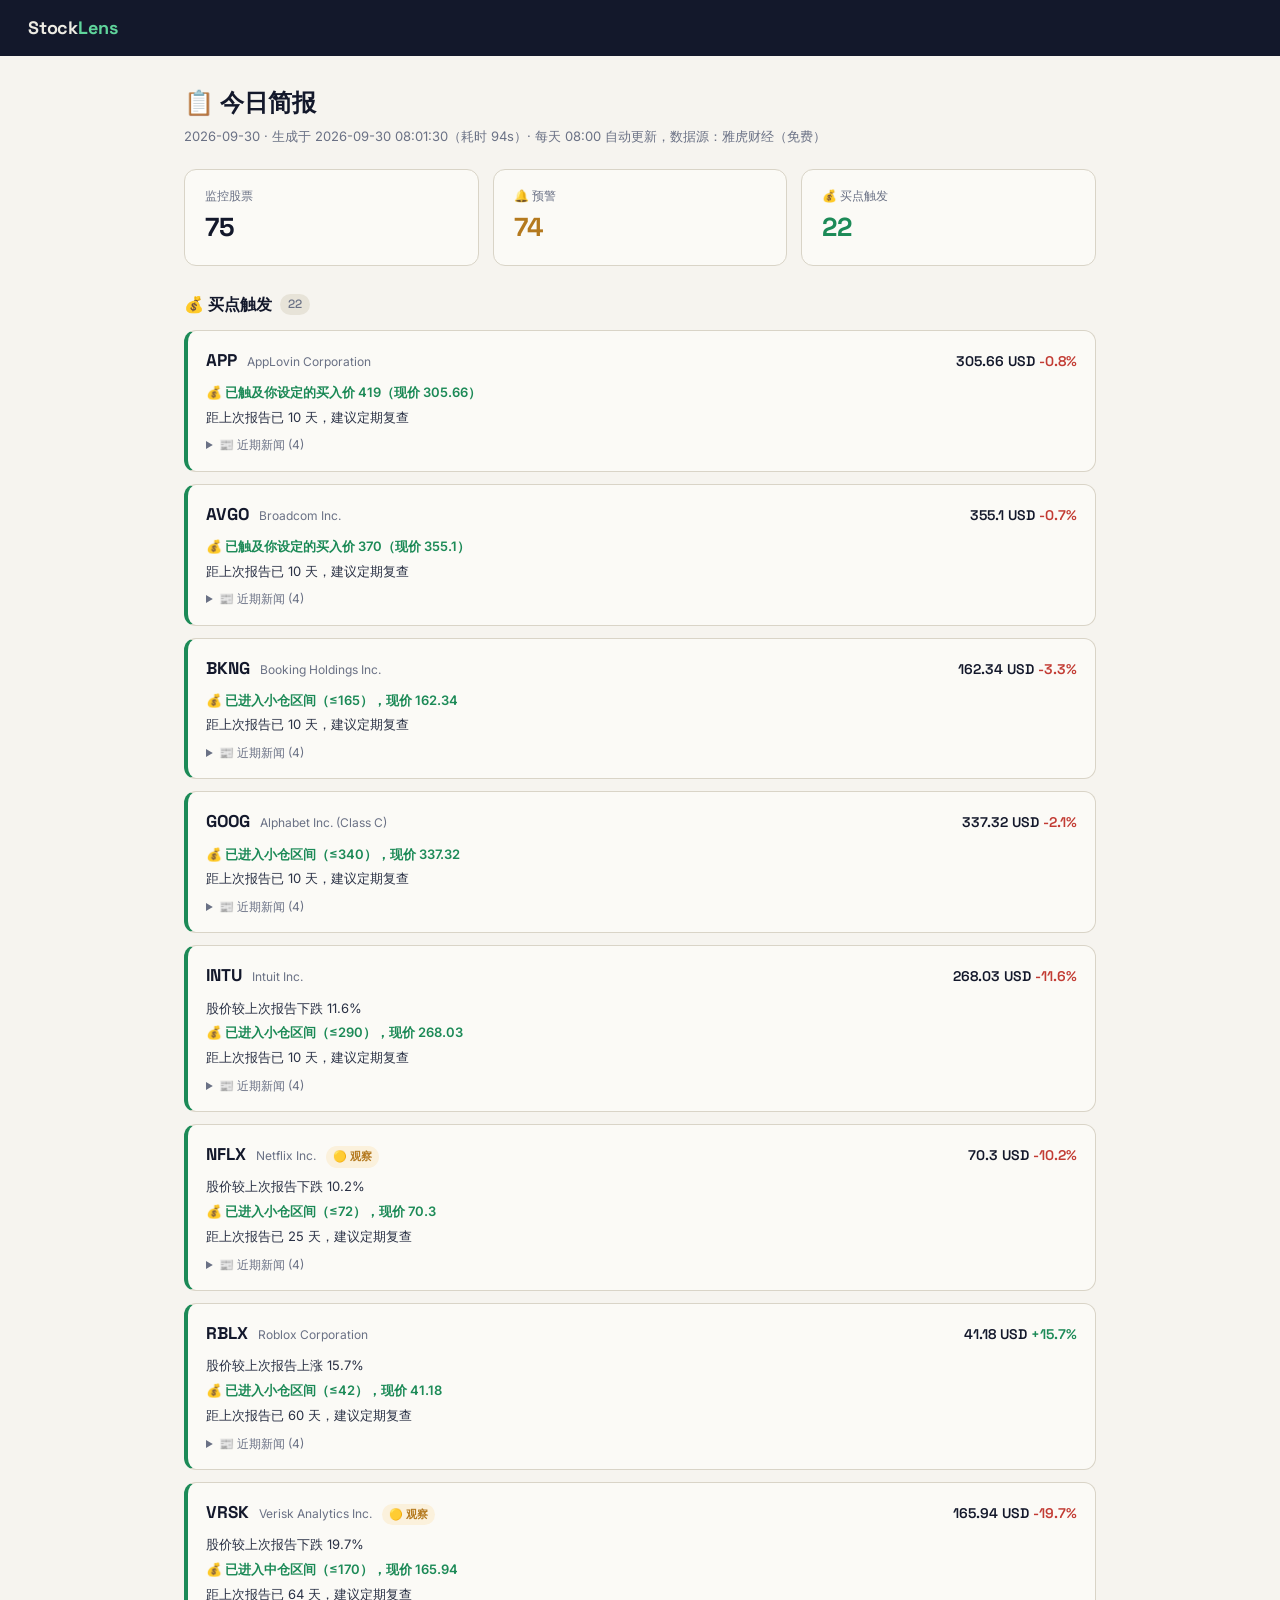
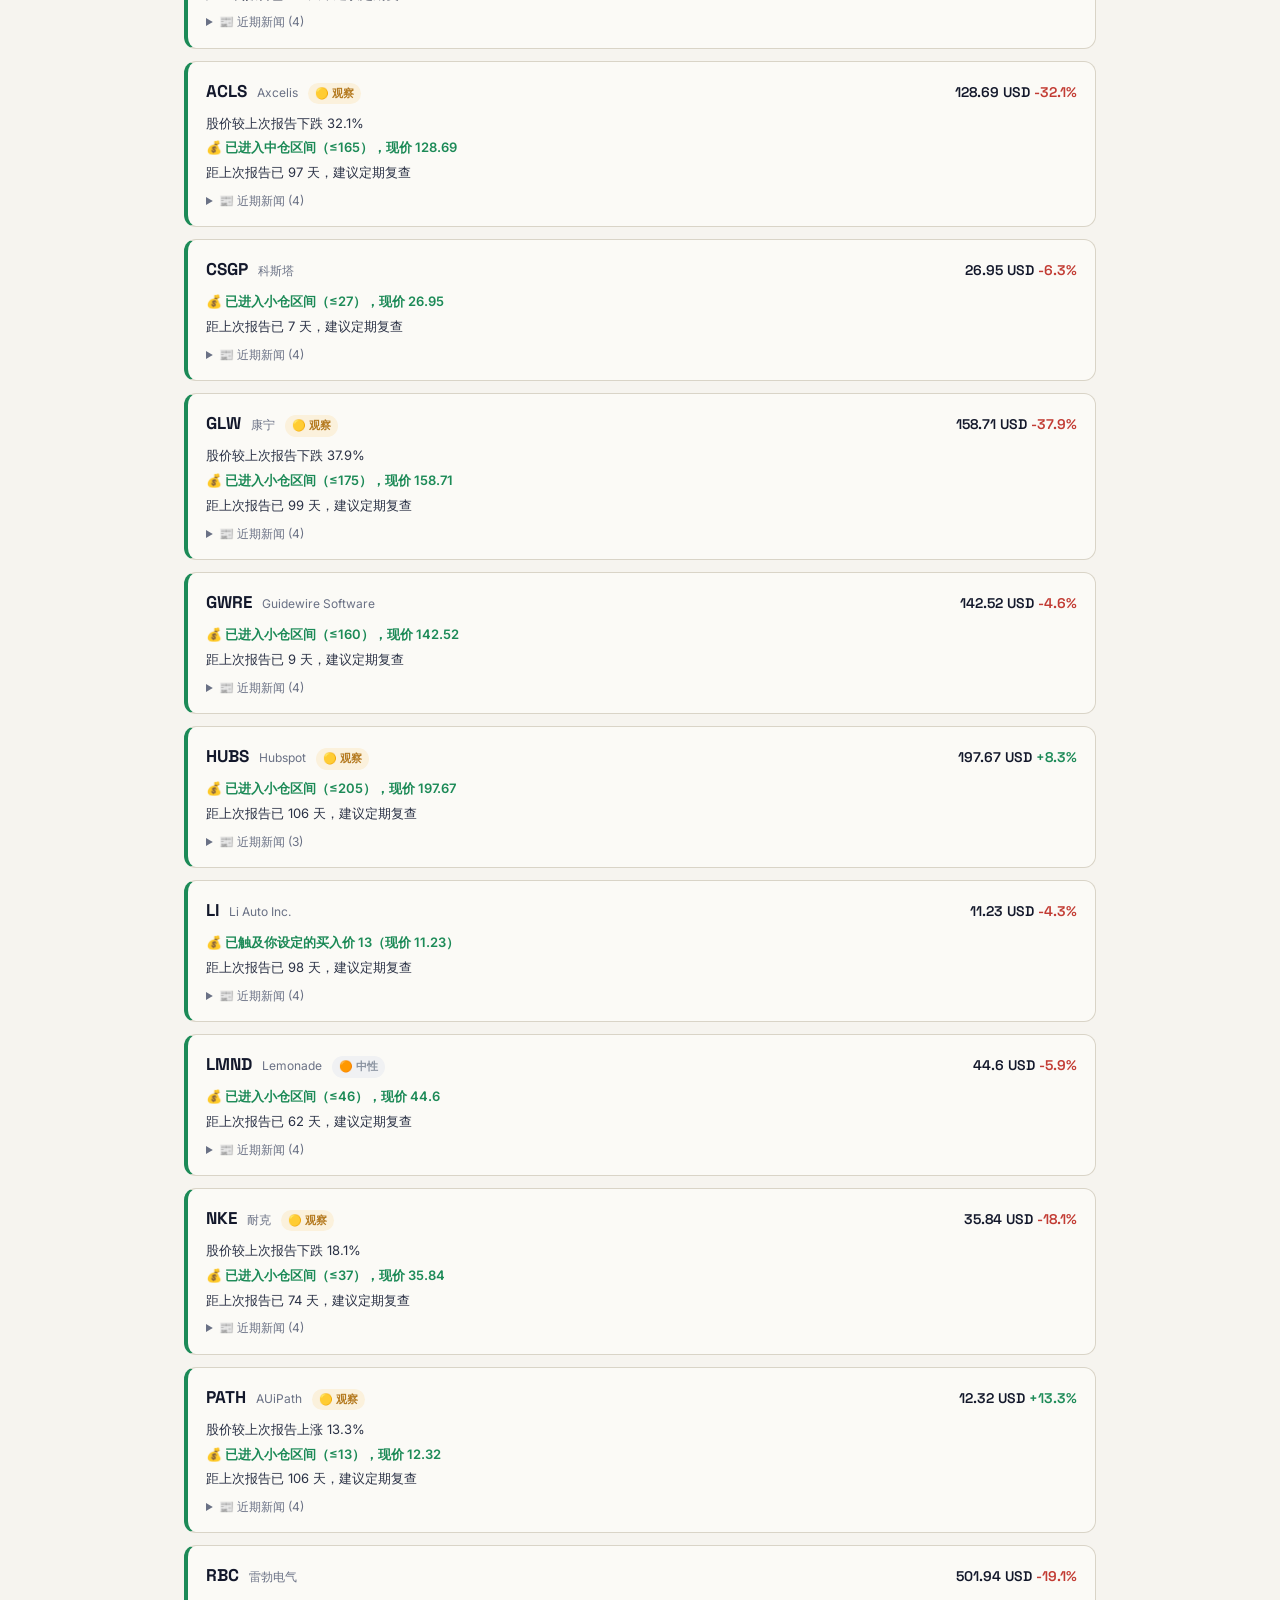
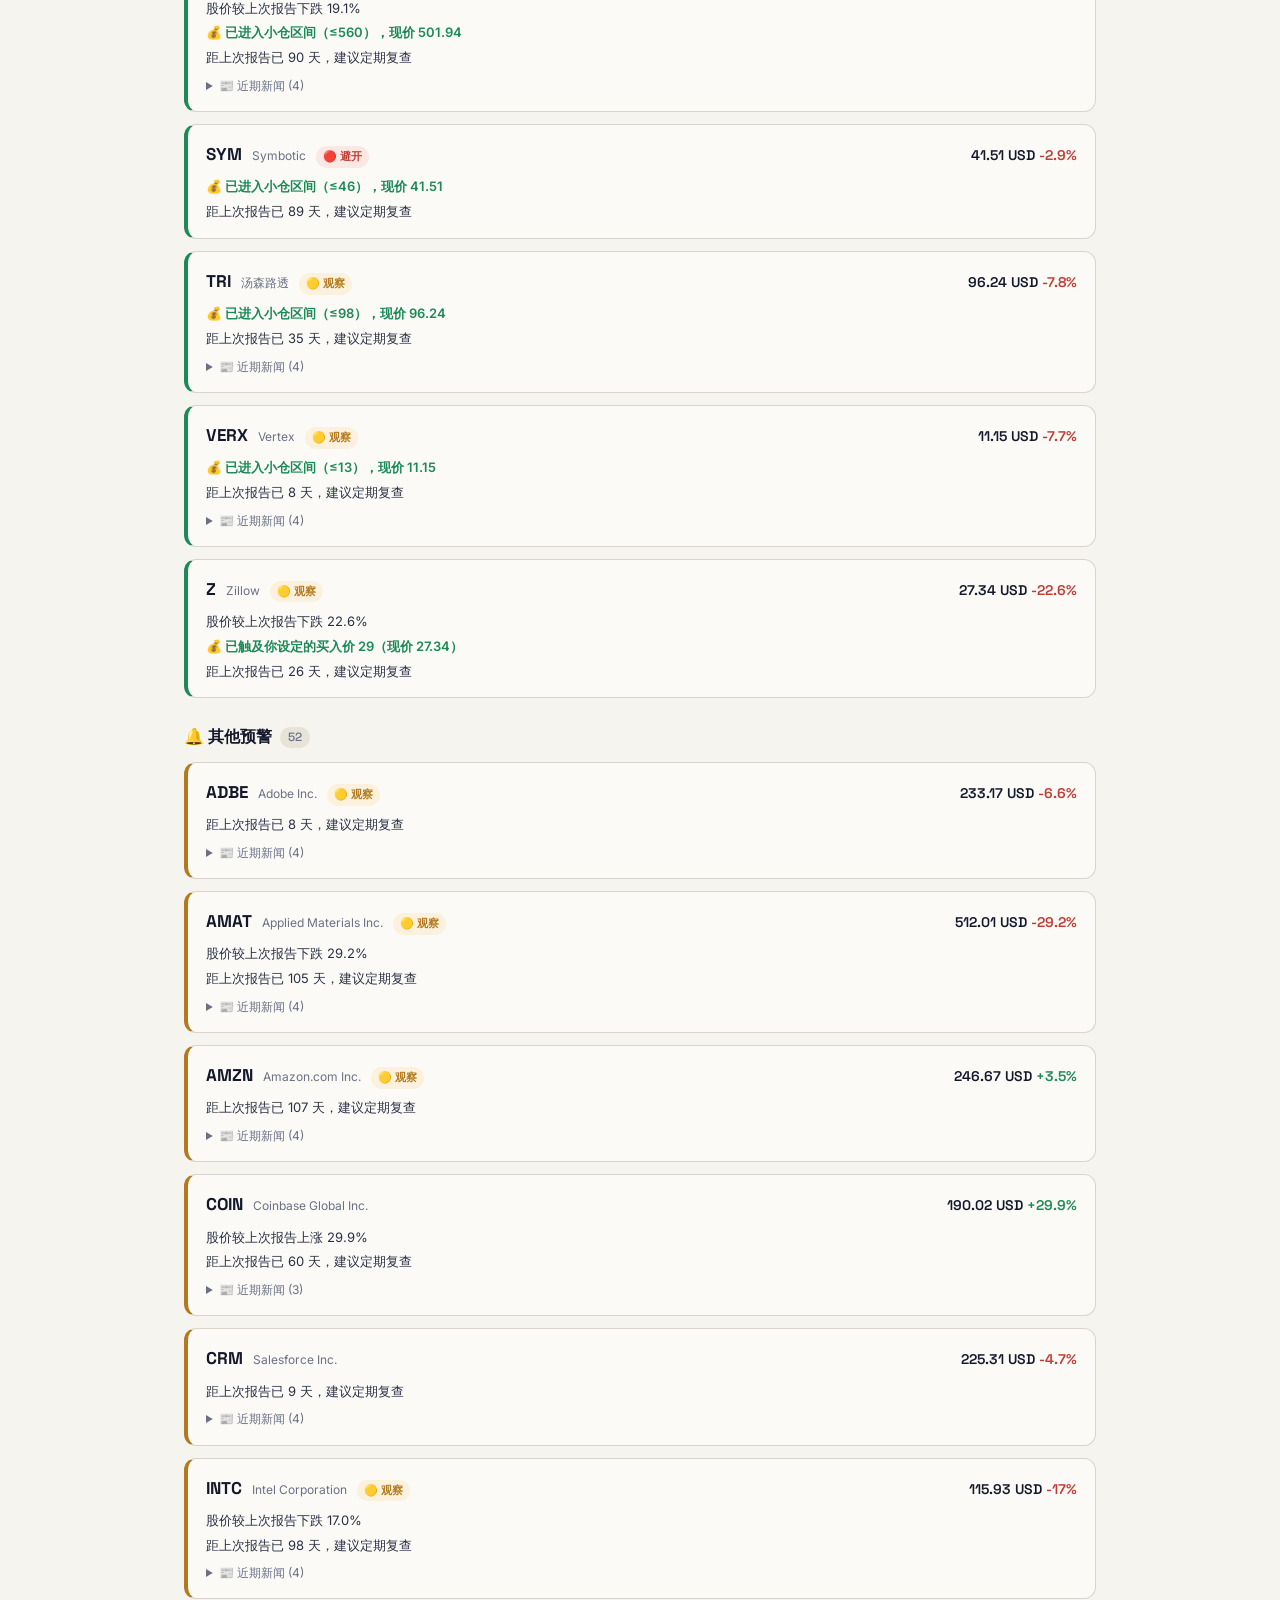
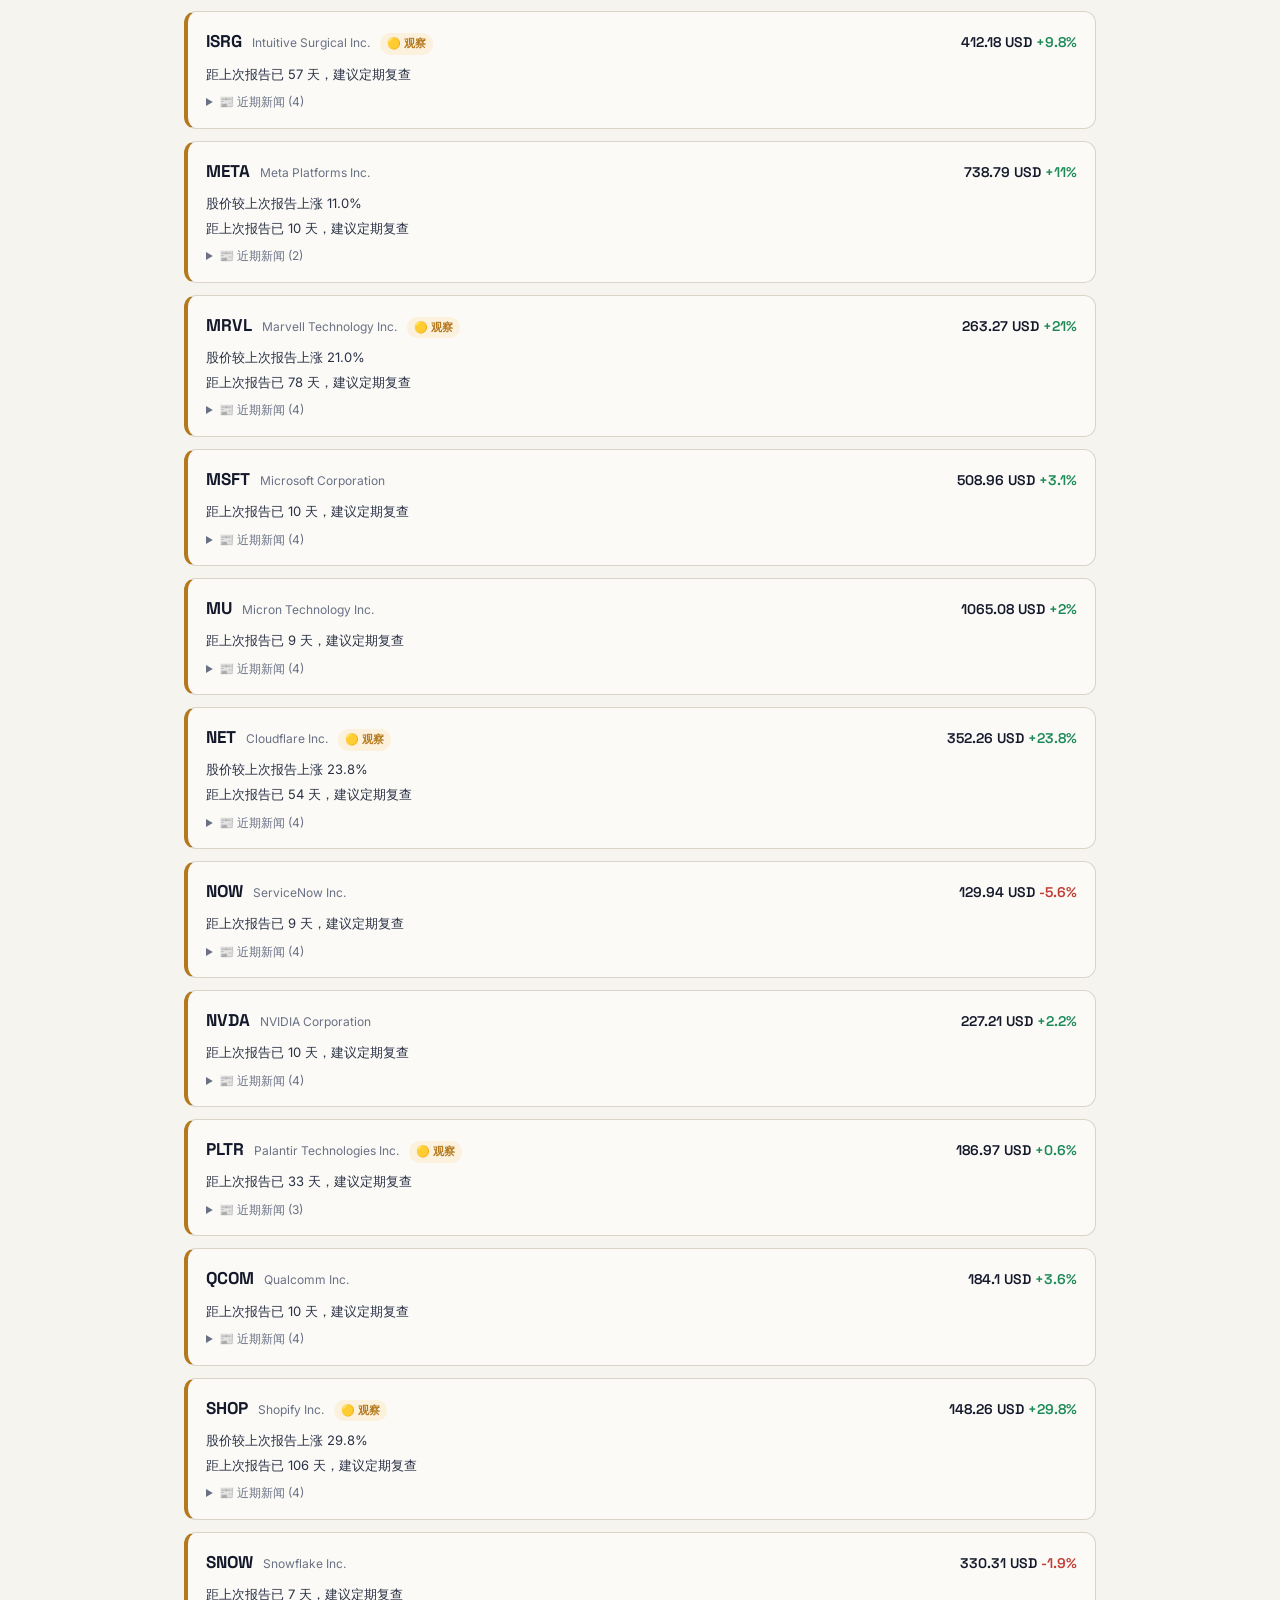
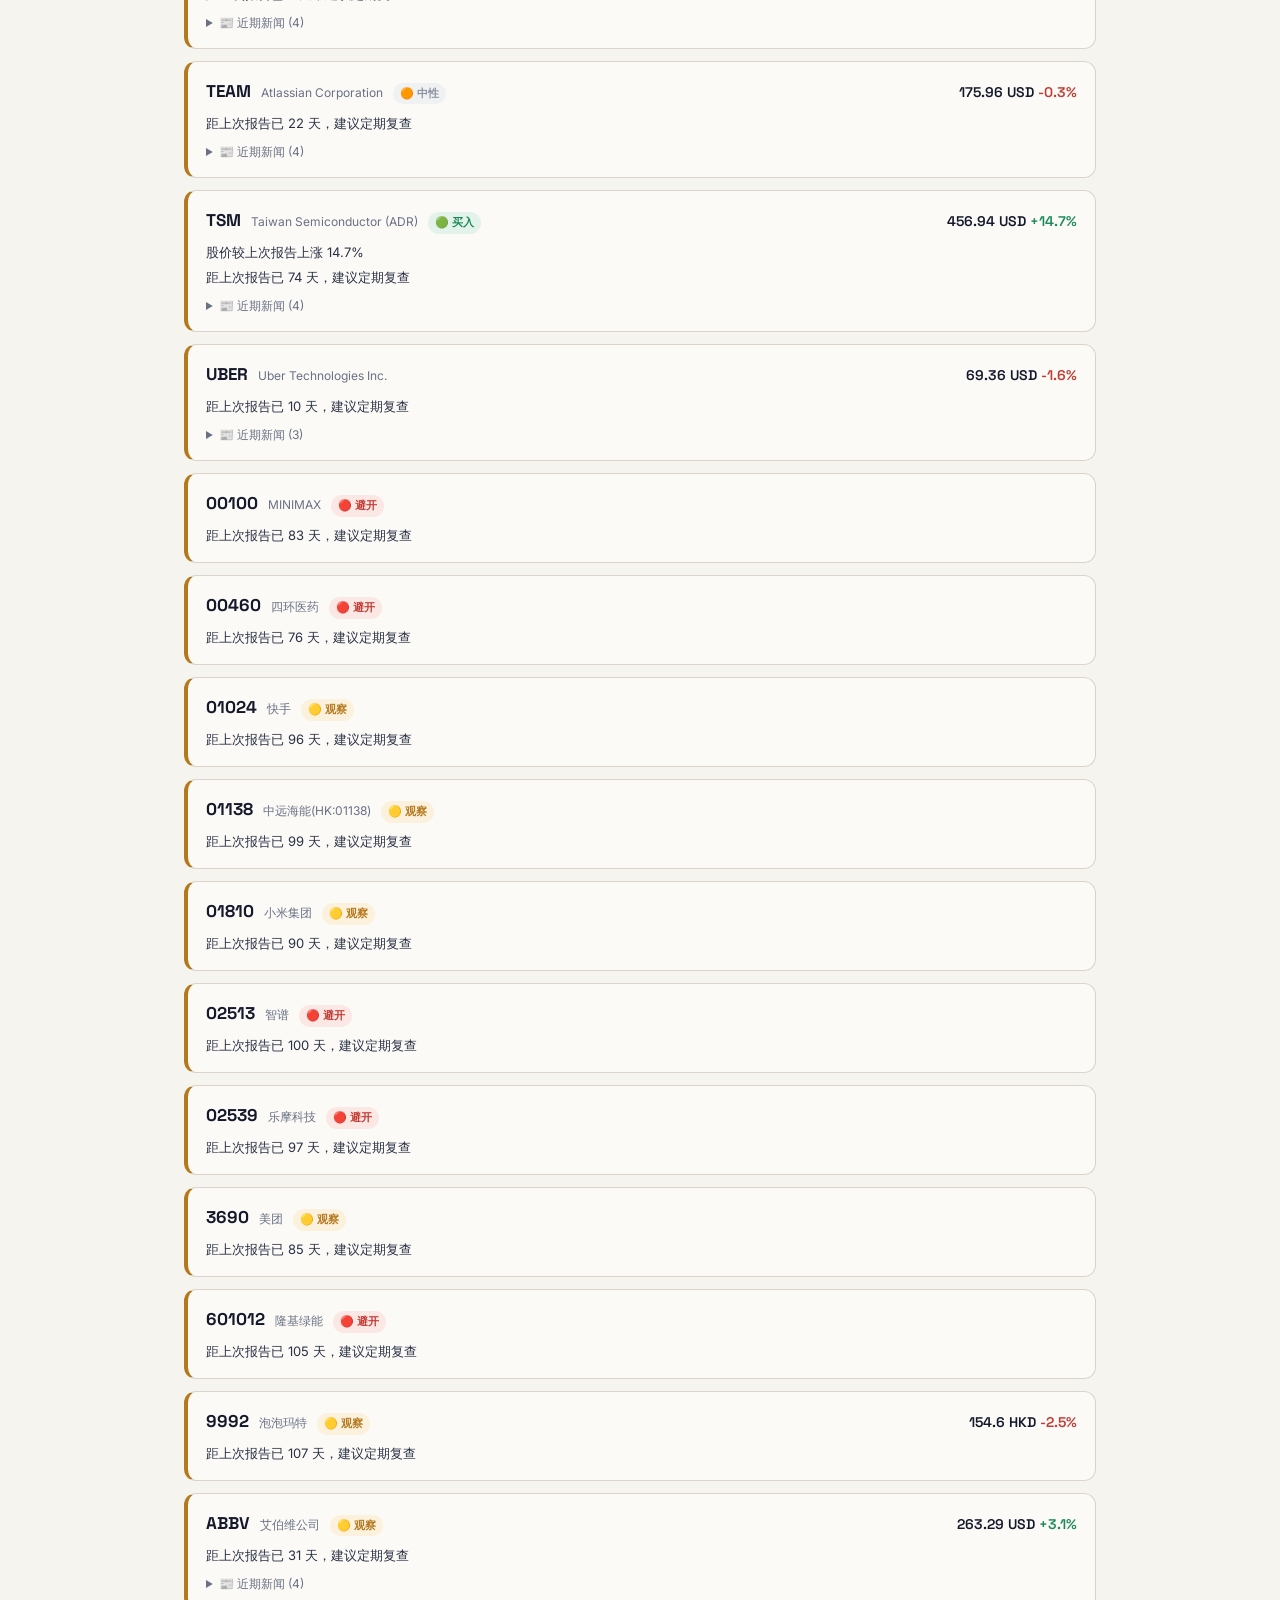
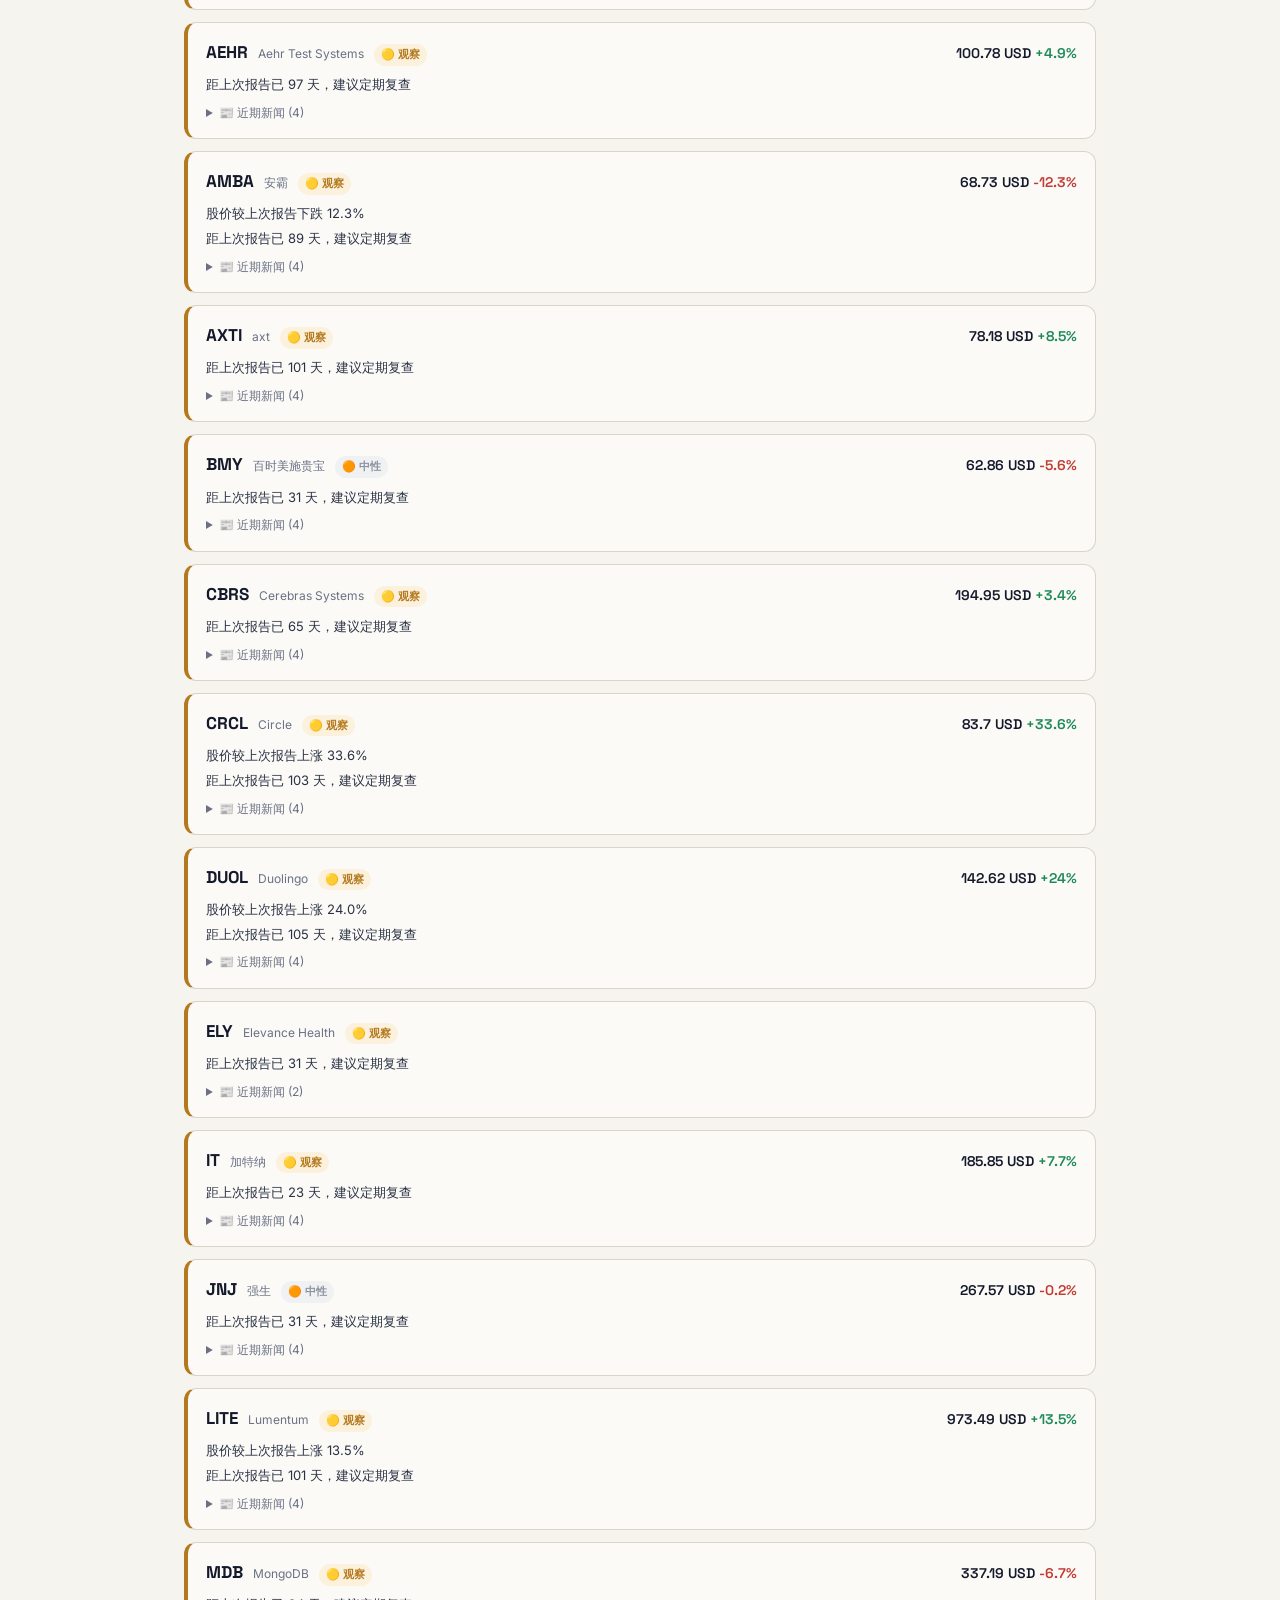
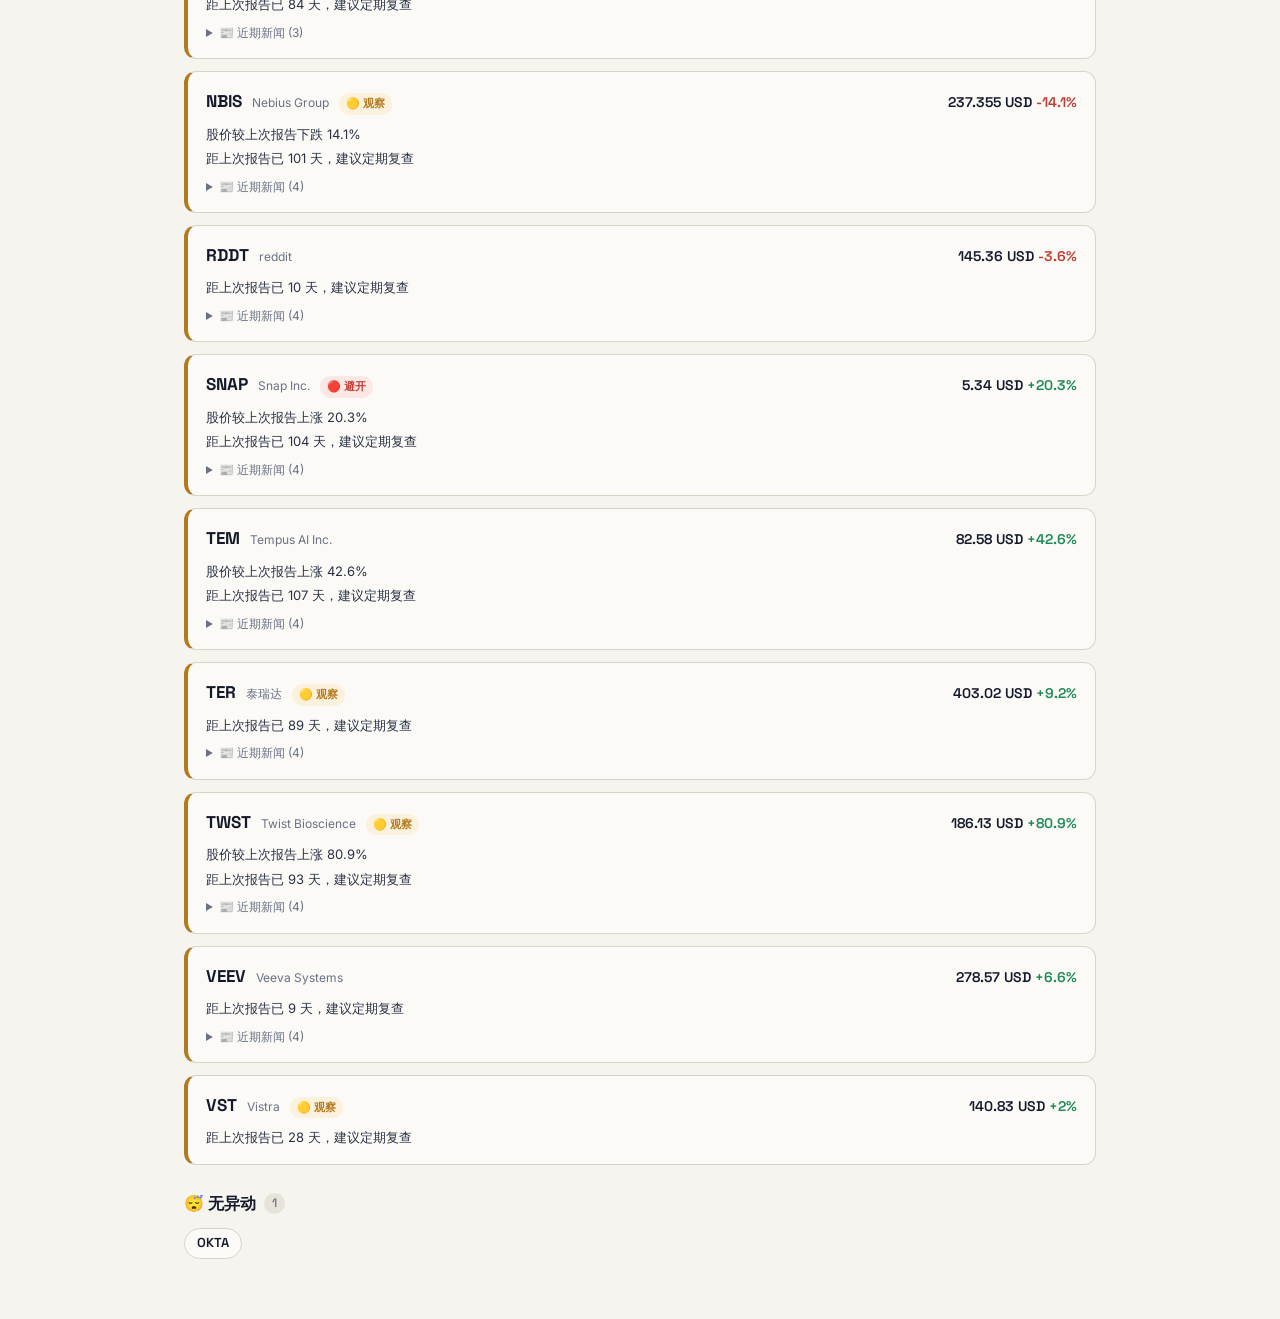
==== brief.html @ b75dcb94 "更新网站 2026-09-30 15:59:47" ====
<!DOCTYPE html>
<html lang="zh-CN">
<head>
<script src="js/static.js"></script>
<meta charset="UTF-8">
<meta name="viewport" content="width=device-width, initial-scale=1.0">
<title>今日简报 — StockLens</title>
<link rel="preconnect" href="https://fonts.googleapis.com">
<link href="https://fonts.googleapis.com/css2?family=Space+Grotesk:wght@400;500;600;700&family=Inter:wght@400;500;600&display=swap" rel="stylesheet">
<style>
:root{
  --paper:#F6F4EF;--paper-2:#FBFAF6;--ink:#13182B;--ink-soft:#2A3145;
  --line:#D9D4C7;--line-soft:#E7E3D8;--muted:#6A7185;
  --signal:#1F5FE0;--signal-soft:#E8EFFD;
  --bull:#1C8A57;--bull-soft:#E3F2EA;
  --bear:#C23B33;--bear-soft:#FBE7E4;
  --amber:#B4791E;--amber-soft:#FBF1DC;
  --neutral:#8A93A0;--neutral-soft:#F0F1F3;
}
*{box-sizing:border-box;margin:0;padding:0;}
body{background:var(--paper);color:var(--ink);font-family:"Inter","PingFang SC","Microsoft YaHei",sans-serif;line-height:1.6;min-height:100vh;}

.topbar{background:var(--ink);color:#EDEBE3;padding:0 28px;height:56px;display:flex;align-items:center;justify-content:space-between;position:sticky;top:0;z-index:100;}
.topbar .logo{font-family:"Space Grotesk";font-weight:700;font-size:18px;letter-spacing:-.01em;text-decoration:none;color:#EDEBE3;}
.topbar .logo span{color:#5FD49B;}
.btn{display:inline-flex;align-items:center;gap:6px;padding:8px 16px;border-radius:8px;font-size:13px;font-weight:600;cursor:pointer;border:none;font-family:inherit;transition:opacity .12s;text-decoration:none;}
.btn:hover{opacity:.85;}
.btn-primary{background:var(--signal);color:white;}
.btn-ghost{background:transparent;border:1px solid rgba(255,255,255,.28);color:#EDEBE3;}
.btn-sm{padding:5px 12px;font-size:12px;}
.btn:disabled{opacity:.5;cursor:default;}

.main{max-width:960px;margin:0 auto;padding:28px 24px 60px;}
.page-title{font-family:"Space Grotesk";font-size:24px;font-weight:700;}
.page-sub{font-size:13px;color:var(--muted);margin:4px 0 22px;}

.stat-row{display:grid;grid-template-columns:repeat(3,1fr);gap:14px;margin-bottom:26px;}
.stat-card{background:var(--paper-2);border:1px solid var(--line);border-radius:12px;padding:16px 20px;}
.stat-card .k{font-size:12px;color:var(--muted);}
.stat-card .v{font-family:"Space Grotesk";font-size:26px;font-weight:700;margin-top:2px;}
.stat-card .v.warn{color:var(--amber);} .stat-card .v.buy{color:var(--bull);}

.section-title{font-family:"Space Grotesk";font-size:16px;font-weight:600;margin:26px 0 12px;display:flex;align-items:center;gap:8px;}
.section-title .cnt{font-size:12px;font-weight:500;color:var(--muted);background:var(--line-soft);padding:1px 8px;border-radius:20px;}

.card{background:var(--paper-2);border:1px solid var(--line);border-radius:12px;padding:16px 18px;margin-bottom:12px;}
.card.hl{border-left:4px solid var(--amber);}
.card.hl-buy{border-left:4px solid var(--bull);}
.row-head{display:flex;align-items:baseline;gap:10px;flex-wrap:wrap;}
.row-head .sym{font-family:"Space Grotesk";font-weight:700;font-size:17px;}
.row-head .sym a{color:inherit;text-decoration:none;}
.row-head .sym a:hover{color:var(--signal);}
.row-head .nm{font-size:12px;color:var(--muted);}
.row-head .px{font-family:"Space Grotesk";font-size:14px;font-weight:600;margin-left:auto;}
.px .chg-up{color:var(--bull);} .px .chg-down{color:var(--bear);}
.badge{font-size:11px;padding:2px 7px;border-radius:20px;font-weight:600;}
.badge-buy{background:var(--bull-soft);color:var(--bull);}
.badge-watch{background:var(--amber-soft);color:var(--amber);}
.badge-neutral{background:var(--neutral-soft);color:var(--neutral);}
.badge-avoid{background:var(--bear-soft);color:var(--bear);}
.reasons{margin-top:8px;display:flex;flex-direction:column;gap:4px;}
.reason{font-size:13px;color:var(--ink-soft);}
.reason.money{color:var(--bull);font-weight:600;}
.news{margin-top:10px;border-top:1px dashed var(--line-soft);padding-top:8px;}
.news-item{font-size:13px;margin:4px 0;color:var(--ink-soft);}
.news-item a{color:var(--ink-soft);text-decoration:none;}
.news-item a:hover{color:var(--signal);}
.news-item .src{font-size:11px;color:var(--muted);margin-left:6px;}
.empty{text-align:center;padding:60px 20px;color:var(--muted);}
.empty .icon{font-size:44px;margin-bottom:10px;}
.quiet-list{display:flex;flex-wrap:wrap;gap:8px;}
.quiet-chip{font-family:"Space Grotesk";font-size:13px;font-weight:600;background:var(--paper-2);border:1px solid var(--line);border-radius:20px;padding:4px 12px;text-decoration:none;color:var(--ink);}
.quiet-chip:hover{border-color:var(--signal);color:var(--signal);}
.toast{position:fixed;bottom:28px;right:28px;background:var(--ink);color:white;padding:12px 20px;border-radius:10px;font-size:14px;z-index:999;opacity:0;transition:opacity .2s;pointer-events:none;}
.toast.show{opacity:1;}
details.news-box summary{cursor:pointer;font-size:12px;color:var(--muted);margin-top:8px;user-select:none;}
</style>
<style>html.static button{display:none!important}</style>
</head>
<body>

<div class="topbar">
  <a class="logo" href="./">Stock<span>Lens</span></a>
  <button class="btn btn-ghost btn-sm" id="refreshBtn" onclick="runBrief()">🔄 重新生成简报</button>
</div>

<div class="main">
  <div class="page-title">📋 今日简报</div>
  <div class="page-sub" id="metaLine">加载中…</div>
  <div class="stat-row" id="statRow"></div>
  <div id="content"><div class="empty"><div class="icon">⏳</div><p>加载中…</p></div></div>
</div>

<div class="toast" id="toast"></div>

<script>
let pollTimer = null;
let lastGeneratedAt = null;

function esc(s){ const d=document.createElement('div'); d.textContent=s==null?'':String(s); return d.innerHTML; }

async function load() {
  const b = await fetch('/api/brief').then(r => r.json());
  if (b.running) {
    document.getElementById('metaLine').textContent = '简报生成中，请稍候…（约1-2分钟）';
    startPoll();
  }
  if (!b.exists) {
    if (!b.running) {
      document.getElementById('content').innerHTML =
        '<div class="empty"><div class="icon">📭</div><p>还没有简报。点击右上角「重新生成简报」立即生成；<br>之后每天早上 8 点会自动生成。</p></div>';
      document.getElementById('metaLine').textContent = '尚未生成';
    }
    return;
  }
  lastGeneratedAt = b.generated_at;
  render(b);
}

function render(b) {
  document.getElementById('metaLine').textContent =
    `${b.date} · 生成于 ${b.generated_at}（耗时 ${b.duration_s}s）· 每天 08:00 自动更新，数据源：雅虎财经（免费）`;

  document.getElementById('statRow').innerHTML = `
    <div class="stat-card"><div class="k">监控股票</div><div class="v">${b.stats.total}</div></div>
    <div class="stat-card"><div class="k">🔔 预警</div><div class="v warn">${b.stats.stale}</div></div>
    <div class="stat-card"><div class="k">💰 买点触发</div><div class="v buy">${b.stats.buy_triggers}</div></div>`;

  const isBuy = i => (i.scan && i.scan.reasons || []).some(r => r.includes('💰'));
  const alerts = b.items.filter(i => i.scan && i.scan.status === 'stale');
  const buys = alerts.filter(isBuy);
  const others = alerts.filter(i => !isBuy(i));
  const quiet = b.items.filter(i => !i.scan || i.scan.status !== 'stale');

  let html = '';
  if (buys.length) html += `<div class="section-title">💰 买点触发 <span class="cnt">${buys.length}</span></div>` + buys.map(i => card(i, 'hl-buy')).join('');
  if (others.length) html += `<div class="section-title">🔔 其他预警 <span class="cnt">${others.length}</span></div>` + others.map(i => card(i, 'hl')).join('');
  if (quiet.length) html += `<div class="section-title">😴 无异动 <span class="cnt">${quiet.length}</span></div><div class="quiet-list">` +
    quiet.map(i => `<a class="quiet-chip" href="./#s-${esc(i.symbol)}" title="${esc((i.scan&&i.scan.current_price)||'')}">${esc(i.symbol)}</a>`).join('') + '</div>';
  if (!alerts.length && !quiet.length) html = '<div class="empty"><div class="icon">📭</div><p>没有监控中的股票</p></div>';

  document.getElementById('content').innerHTML = html;
}

function card(i, cls) {
  const s = i.scan || {};
  const ratingBadge = ({
    buy:'<span class="badge badge-buy">🟢 买入</span>', watch:'<span class="badge badge-watch">🟡 观察</span>',
    neutral:'<span class="badge badge-neutral">🟠 中性</span>', avoid:'<span class="badge badge-avoid">🔴 避开</span>',
  })[i.rating] || '';
  const chg = s.change_pct != null
    ? `<span class="${s.change_pct >= 0 ? 'chg-up' : 'chg-down'}">${s.change_pct >= 0 ? '+' : ''}${s.change_pct}%</span>` : '';
  const px = s.current_price != null ? `<span class="px">${s.current_price} ${esc(s.currency||'')} ${chg}</span>` : '';
  const reasons = (s.reasons || []).map(r =>
    `<div class="reason ${r.includes('💰') ? 'money' : ''}">${esc(r)}</div>`).join('');
  const news = (i.news || []).map(n =>
    `<div class="news-item">· <a href="${esc(n.link)}" target="_blank" rel="noopener">${esc(n.title)}</a><span class="src">${esc(n.publisher||'')} ${n.published_at ? esc(n.published_at.slice(5,16)) : ''}</span></div>`).join('');

  return `<div class="card ${cls}">
    <div class="row-head">
      <span class="sym"><a href="./#s-${esc(i.symbol)}">${esc(i.symbol)}</a></span>
      <span class="nm">${esc(i.name)}</span>
      ${ratingBadge}
      ${px}
    </div>
    <div class="reasons">${reasons}</div>
    ${news ? `<details class="news-box"><summary>📰 近期新闻 (${(i.news||[]).length})</summary><div class="news">${news}</div></details>` : ''}
  </div>`;
}

async function runBrief() {
  const btn = document.getElementById('refreshBtn');
  const res = await fetch('/api/brief/run', { method: 'POST' }).then(r => r.json());
  if (res.started || res.running) {
    btn.disabled = true;
    btn.textContent = '⏳ 生成中…';
    showToast('简报生成中，约1-2分钟');
    startPoll();
  }
}

function startPoll() {
  if (pollTimer) return;
  pollTimer = setInterval(async () => {
    const b = await fetch('/api/brief').then(r => r.json());
    if (!b.running && b.exists && b.generated_at !== lastGeneratedAt) {
      clearInterval(pollTimer); pollTimer = null;
      lastGeneratedAt = b.generated_at;
      const btn = document.getElementById('refreshBtn');
      btn.disabled = false; btn.textContent = '🔄 重新生成简报';
      render(b);
      showToast('✅ 简报已更新');
    }
  }, 5000);
}

function showToast(msg) {
  const t = document.getElementById('toast');
  t.textContent = msg;
  t.classList.add('show');
  setTimeout(() => t.classList.remove('show'), 2500);
}

load();
</script>
</body>
</html>
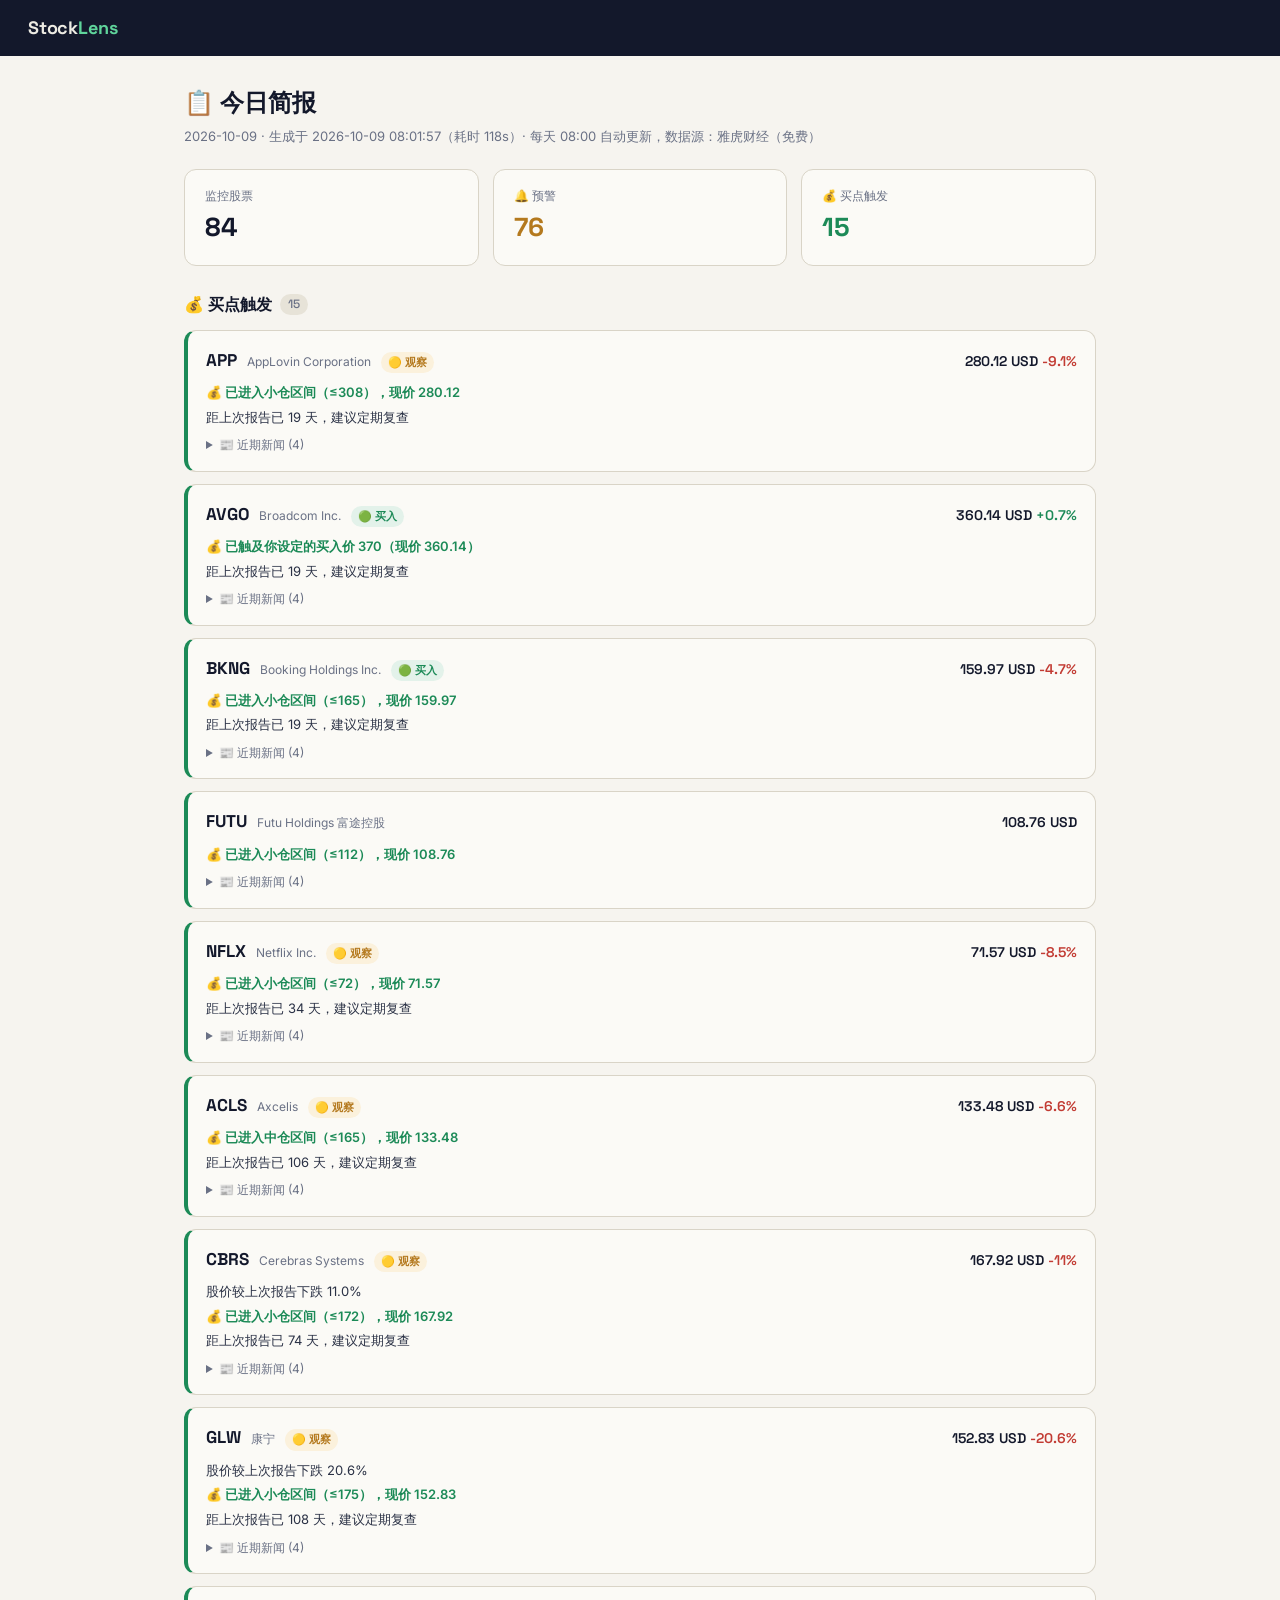
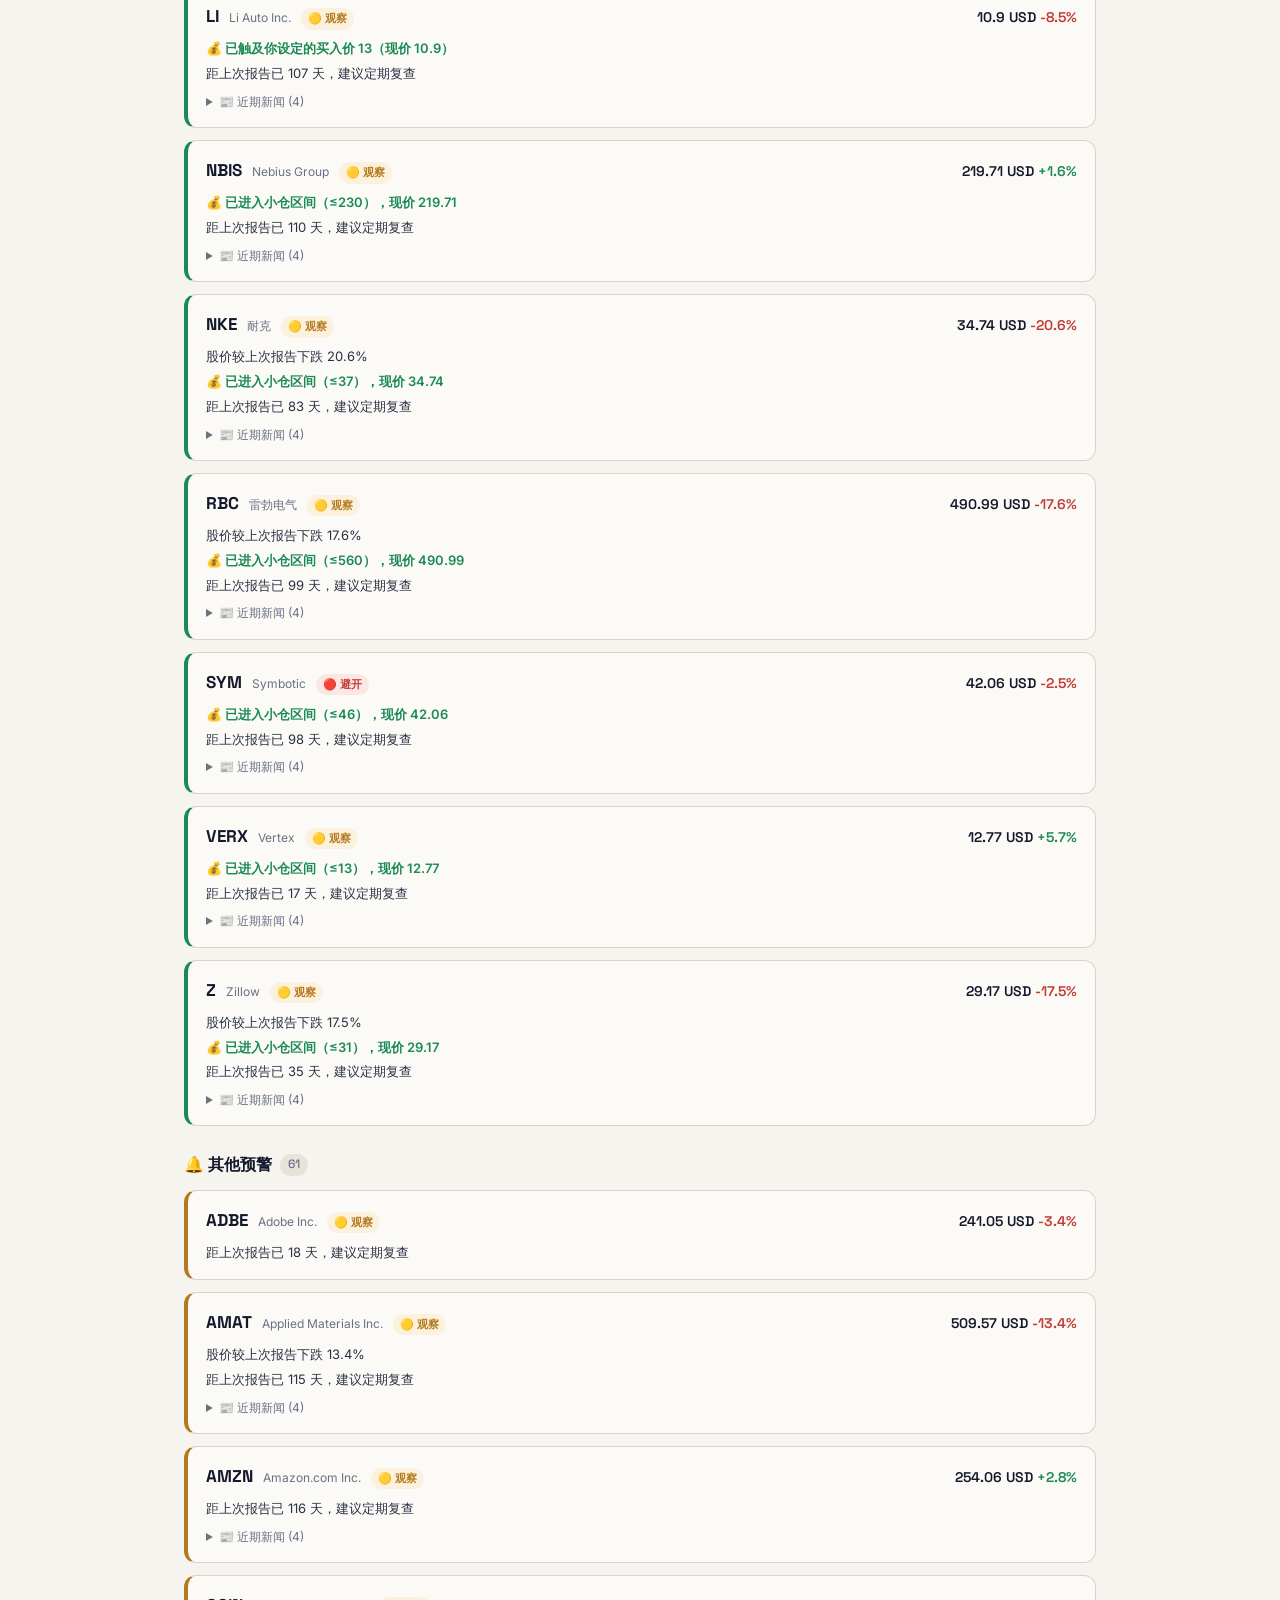
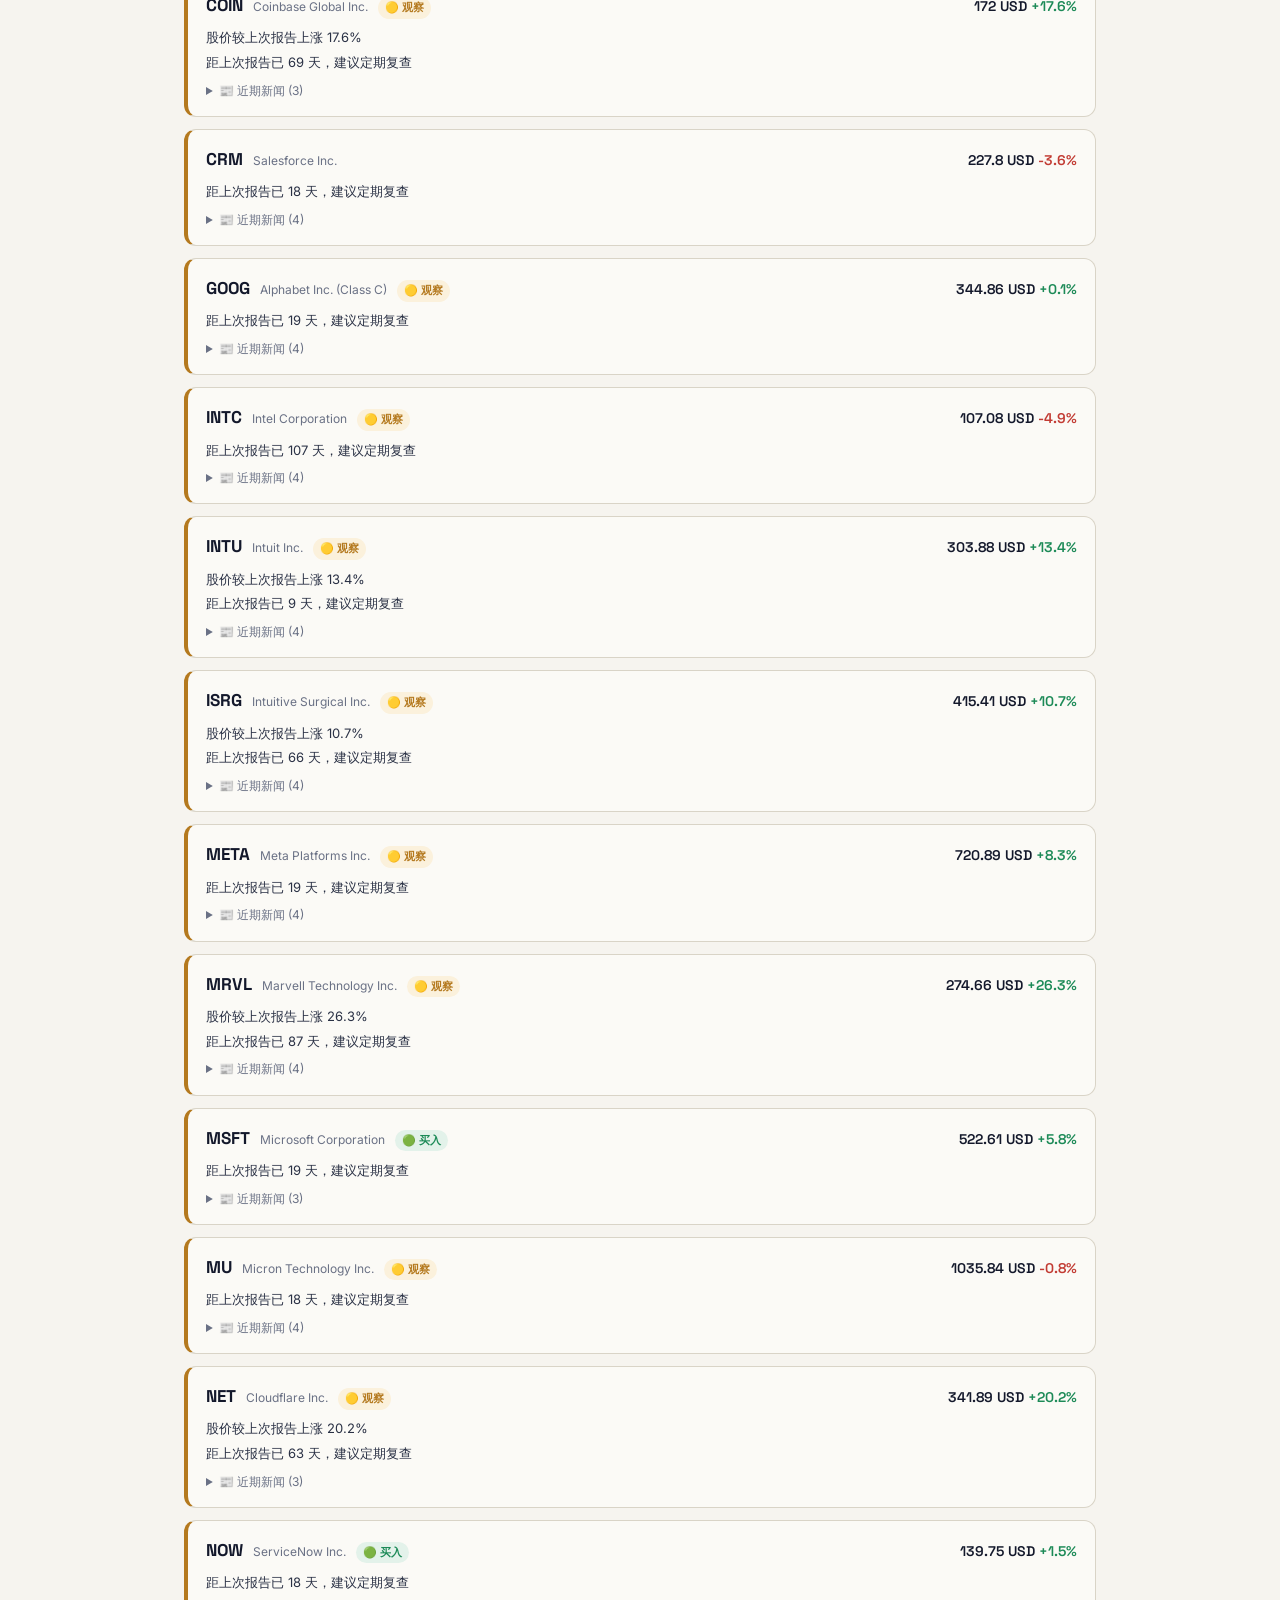
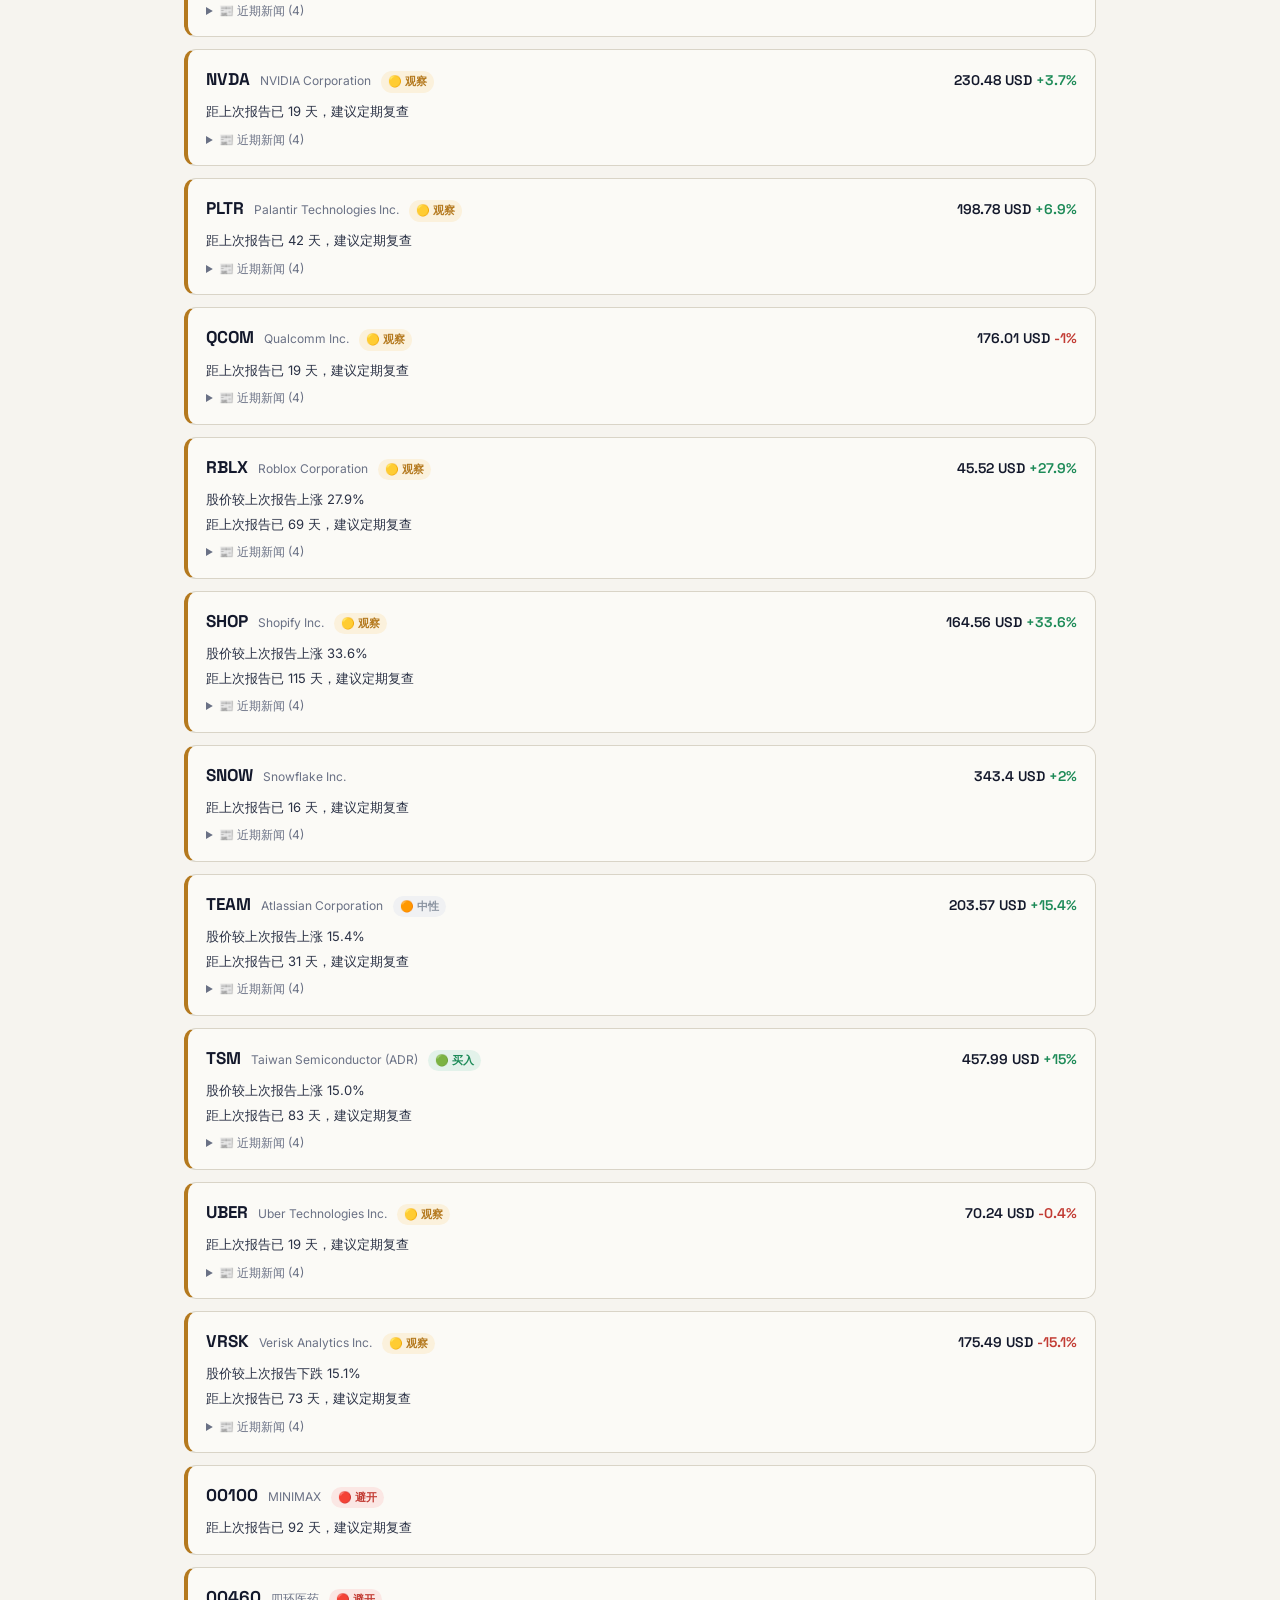
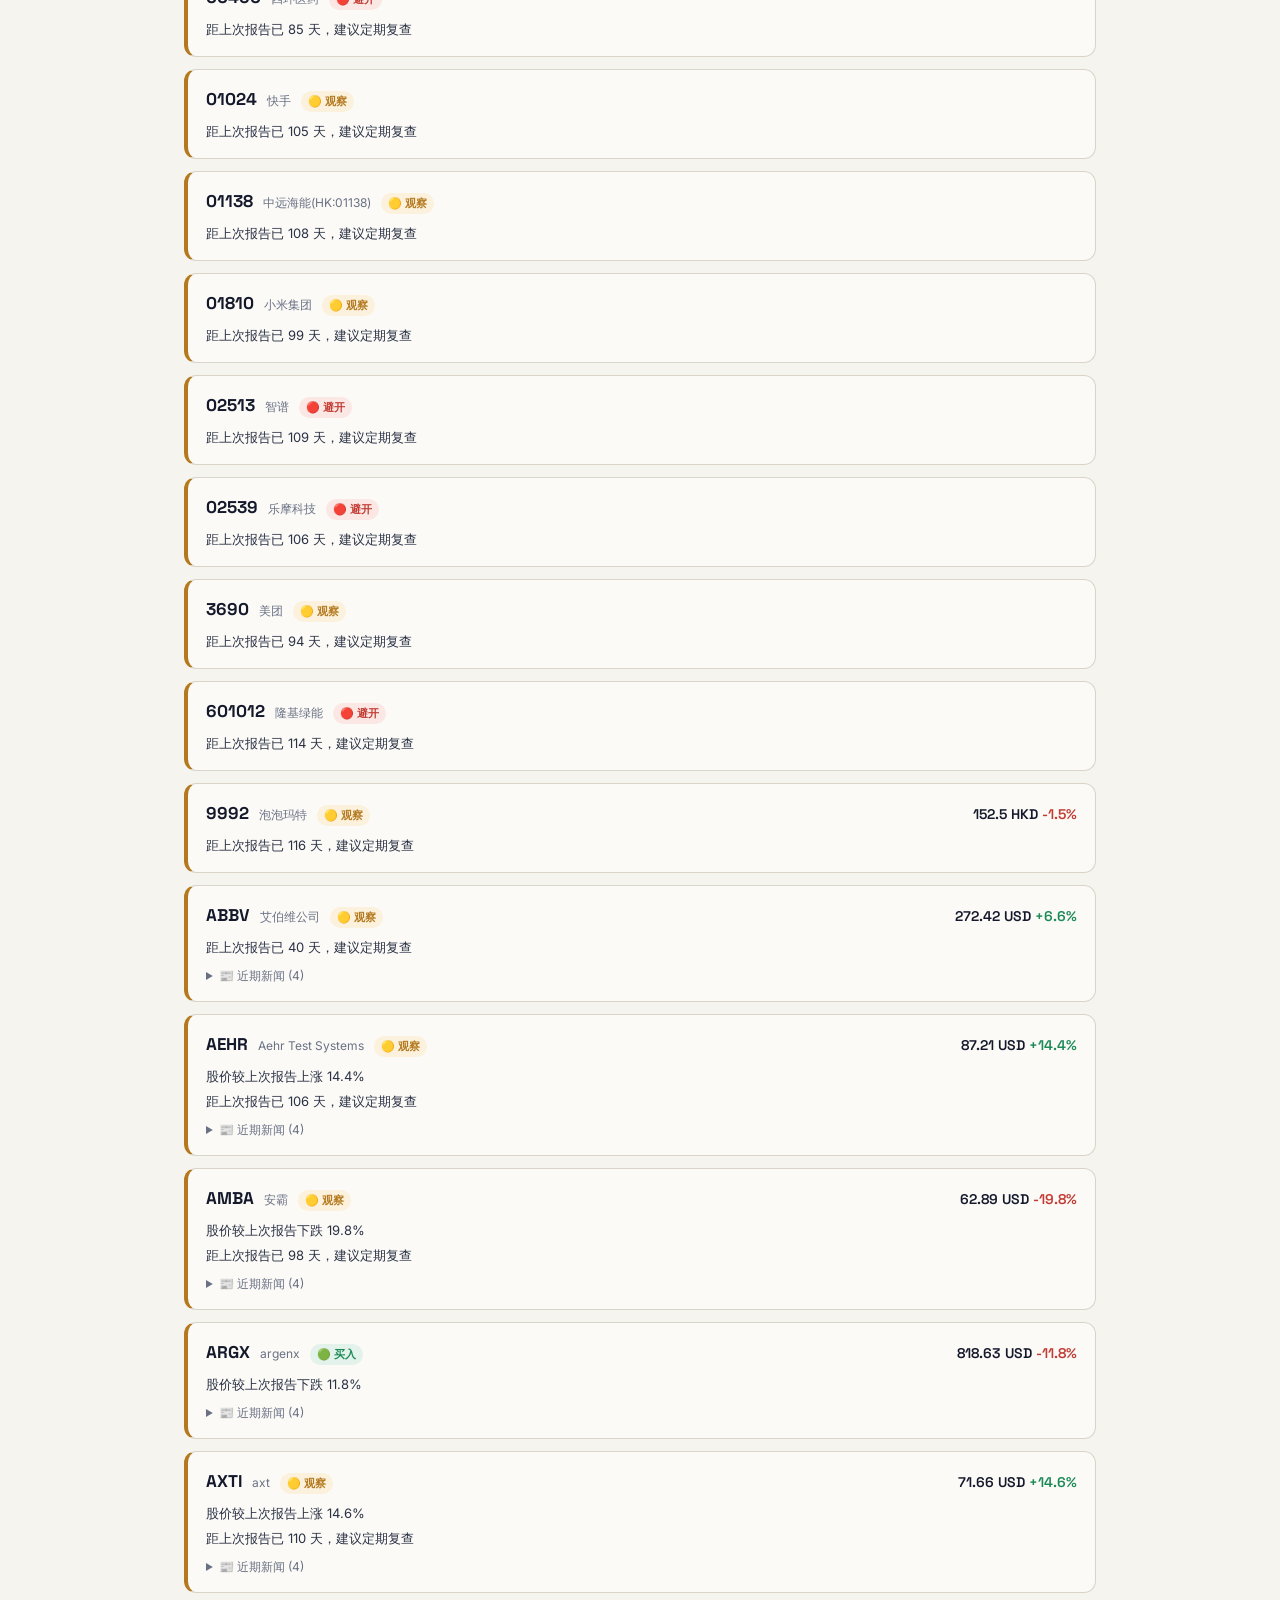
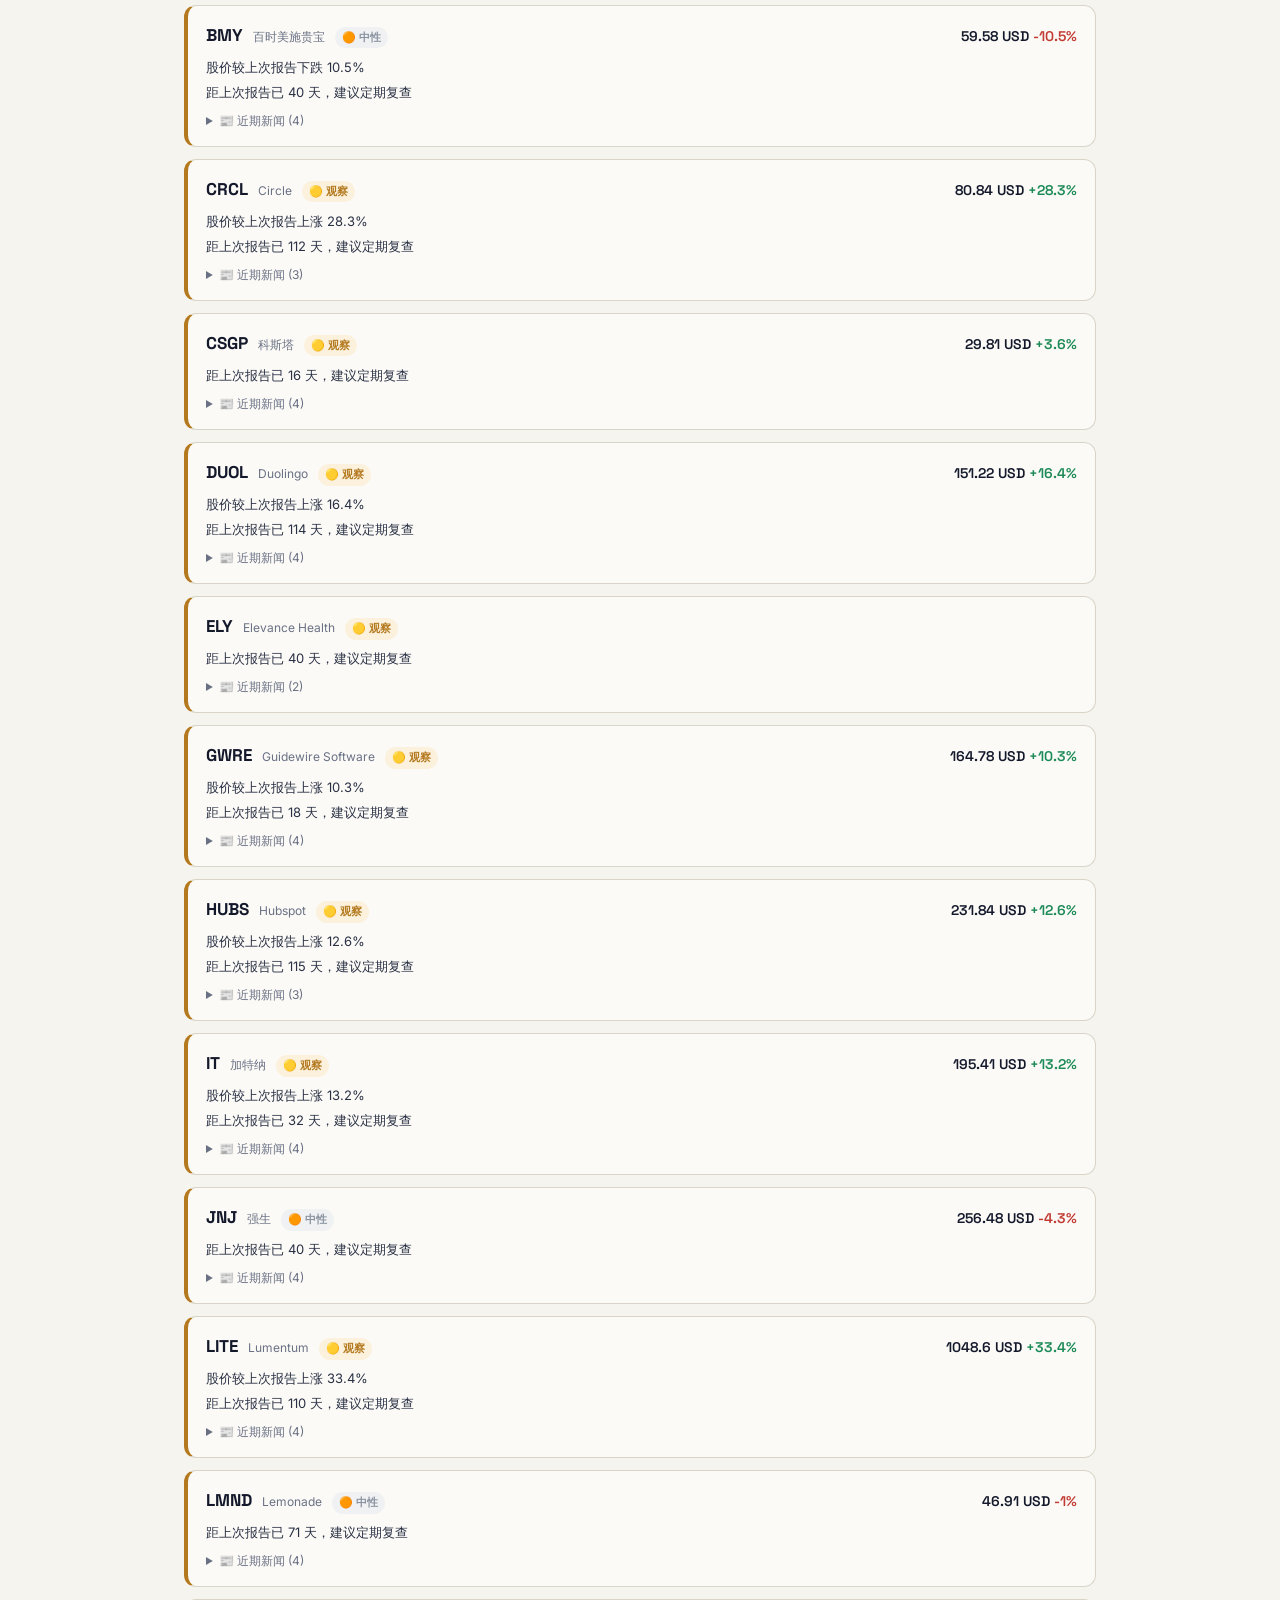
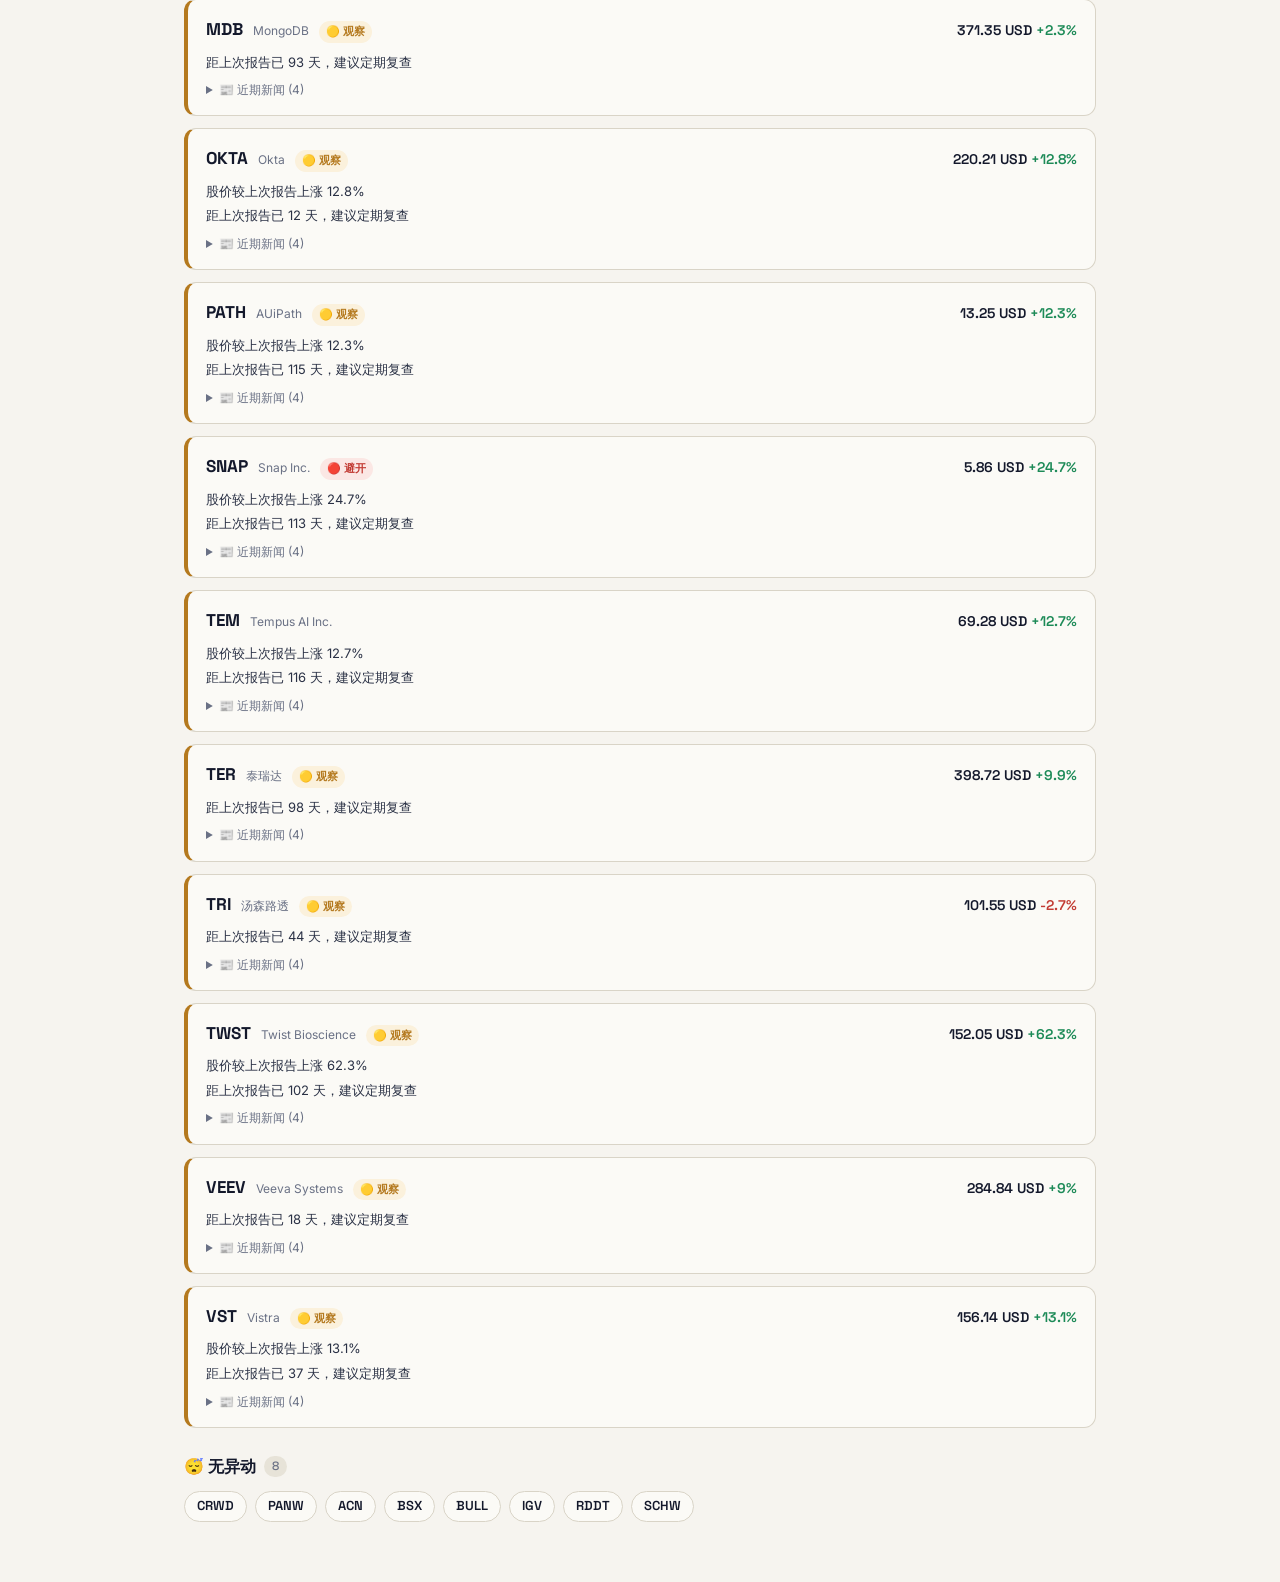
==== commit 1f0553b6: "更新网站 2026-10-09 08:07:54" ====
--- a/brief.html
+++ b/brief.html
@@ -34,7 +34,7 @@
 .page-title{font-family:"Space Grotesk";font-size:24px;font-weight:700;}
 .page-sub{font-size:13px;color:var(--muted);margin:4px 0 22px;}
 
-.stat-row{display:grid;grid-template-columns:repeat(3,1fr);gap:14px;margin-bottom:26px;}
+.stat-row{display:grid;grid-template-columns:repeat(auto-fit,minmax(150px,1fr));gap:14px;margin-bottom:26px;}
 .stat-card{background:var(--paper-2);border:1px solid var(--line);border-radius:12px;padding:16px 20px;}
 .stat-card .k{font-size:12px;color:var(--muted);}
 .stat-card .v{font-family:"Space Grotesk";font-size:26px;font-weight:700;margin-top:2px;}
@@ -74,6 +74,22 @@
 .toast{position:fixed;bottom:28px;right:28px;background:var(--ink);color:white;padding:12px 20px;border-radius:10px;font-size:14px;z-index:999;opacity:0;transition:opacity .2s;pointer-events:none;}
 .toast.show{opacity:1;}
 details.news-box summary{cursor:pointer;font-size:12px;color:var(--muted);margin-top:8px;user-select:none;}
+.rs-line{font-size:12.5px;color:var(--muted);margin-top:6px;}
+.rs-line b{color:var(--ink-soft);font-weight:600;}
+.tag{font-size:11px;padding:1px 7px;border-radius:20px;font-weight:600;white-space:nowrap;}
+.tag-stock{background:var(--bear-soft);color:var(--bear);}
+.tag-sector{background:var(--signal-soft);color:var(--signal);}
+.tag-mixed{background:var(--amber-soft);color:var(--amber);}
+.rs-wrap{overflow-x:auto;background:var(--paper-2);border:1px solid var(--line);border-radius:12px;}
+.rs-table{width:100%;border-collapse:collapse;font-size:13px;}
+.rs-table th,.rs-table td{padding:7px 10px;text-align:right;border-bottom:1px solid var(--line-soft);white-space:nowrap;}
+.rs-table th{font-size:11.5px;color:var(--muted);font-weight:600;background:var(--paper);}
+.rs-table th:first-child,.rs-table td:first-child,.rs-table th:nth-child(2),.rs-table td:nth-child(2),.rs-table td:last-child,.rs-table th:last-child{text-align:left;}
+.rs-table td.sym{font-family:"Space Grotesk";font-weight:700;}
+.rs-table td.sym a{color:inherit;text-decoration:none;}
+.rs-table .up{color:var(--bull);} .rs-table .down{color:var(--bear);}
+.rs-table tr:last-child td{border-bottom:none;}
+.rs-note{font-size:12px;color:var(--muted);margin:6px 2px 0;}
 </style>
 <style>html.static button{display:none!important}</style>
 </head>
@@ -124,7 +140,8 @@
   document.getElementById('statRow').innerHTML = `
     <div class="stat-card"><div class="k">监控股票</div><div class="v">${b.stats.total}</div></div>
     <div class="stat-card"><div class="k">🔔 预警</div><div class="v warn">${b.stats.stale}</div></div>
-    <div class="stat-card"><div class="k">💰 买点触发</div><div class="v buy">${b.stats.buy_triggers}</div></div>`;
+    <div class="stat-card"><div class="k">💰 买点触发</div><div class="v buy">${b.stats.buy_triggers}</div></div>` +
+    (b.stats.stock_drops != null ? `<div class="stat-card"><div class="k">🔍 个股原因下跌</div><div class="v warn">${b.stats.stock_drops}</div></div>` : '');
 
   const isBuy = i => (i.scan && i.scan.reasons || []).some(r => r.includes('💰'));
   const alerts = b.items.filter(i => i.scan && i.scan.status === 'stale');
@@ -135,11 +152,44 @@
   let html = '';
   if (buys.length) html += `<div class="section-title">💰 买点触发 <span class="cnt">${buys.length}</span></div>` + buys.map(i => card(i, 'hl-buy')).join('');
   if (others.length) html += `<div class="section-title">🔔 其他预警 <span class="cnt">${others.length}</span></div>` + others.map(i => card(i, 'hl')).join('');
+  html += rsTable(b.items);
   if (quiet.length) html += `<div class="section-title">😴 无异动 <span class="cnt">${quiet.length}</span></div><div class="quiet-list">` +
     quiet.map(i => `<a class="quiet-chip" href="./#s-${esc(i.symbol)}" title="${esc((i.scan&&i.scan.current_price)||'')}">${esc(i.symbol)}</a>`).join('') + '</div>';
   if (!alerts.length && !quiet.length) html = '<div class="empty"><div class="icon">📭</div><p>没有监控中的股票</p></div>';
 
   document.getElementById('content').innerHTML = html;
+}
+
+// ── 相对强弱：个股 vs 板块 ETF ──
+const RS_TAG = { stock: ['tag-stock', '个股原因'], sector: ['tag-sector', '板块带动'], mixed: ['tag-mixed', '混合'] };
+function pct(x) { return x == null ? '—' : `<span class="${x >= 0 ? 'up' : 'down'}">${x >= 0 ? '+' : ''}${x}%</span>`; }
+function pt(x) { return x == null ? '—' : `<span class="${x >= 0 ? 'up' : 'down'}">${x >= 0 ? '+' : ''}${x}pt</span>`; }
+function rsTag(v) { return v ? `<span class="tag ${RS_TAG[v.type][0]}" title="${esc(v.label)}">${RS_TAG[v.type][1]}</span>` : ''; }
+
+function rsLine(rs) {
+  if (!rs) return '';
+  const w = rs.d20 || rs.d5, span = rs.d20 ? '20日' : '5日';
+  return `<div class="rs-line">📊 vs ${esc(rs.etf)}（${esc(rs.etf_name)}）${span}：个股 ${pct(w.stock)} · 板块 ${pct(w.etf)} · <b>差 ${pt(w.gap)}</b> ${rsTag(rs.verdict)}</div>`;
+}
+
+function rsTable(items) {
+  const rows = items.filter(i => i.rs);
+  if (!rows.length) return '';
+  // 落后板块最多的排最前（最值得查原因）
+  const key = i => (i.rs.d20 || i.rs.d5).gap;
+  rows.sort((a, b) => key(a) - key(b));
+  const tr = rows.map(i => {
+    const r = i.rs, a = r.d5 || {}, m = r.d20 || {};
+    return `<tr><td class="sym"><a href="./#s-${esc(i.symbol)}">${esc(i.symbol)}</a></td><td>${esc(r.etf)} <span style="color:var(--muted)">${esc(r.etf_name)}</span></td>
+      <td>${pct(a.stock)}</td><td>${pct(a.etf)}</td><td>${pt(a.gap)}</td>
+      <td>${pct(m.stock)}</td><td>${pct(m.etf)}</td><td>${pt(m.gap)}</td><td>${rsTag(r.verdict)}</td></tr>`;
+  }).join('');
+  const flagged = rows.filter(i => i.rs.verdict).length;
+  return `<div class="section-title">📊 相对强弱 · 个股 vs 板块 ETF <span class="cnt">${flagged} 只明显下跌</span></div>
+    <div class="rs-wrap"><table class="rs-table">
+      <thead><tr><th>股票</th><th>对标</th><th>5日 个股</th><th>板块</th><th>差</th><th>20日 个股</th><th>板块</th><th>差</th><th>判断</th></tr></thead>
+      <tbody>${tr}</tbody></table></div>
+    <p class="rs-note">只对明显下跌打标签（20日 ≤−8% 或 5日 ≤−5%）：与板块差距 5pt 以内 = 板块带动；落后 10pt 以上 = 个股原因，需要查新闻和盈利预测。按 20 日差距排序，最落后的在最上面。</p>`;
 }
 
 function card(i, cls) {
@@ -164,6 +214,7 @@
       ${px}
     </div>
     <div class="reasons">${reasons}</div>
+    ${rsLine(i.rs)}
     ${news ? `<details class="news-box"><summary>📰 近期新闻 (${(i.news||[]).length})</summary><div class="news">${news}</div></details>` : ''}
   </div>`;
 }
